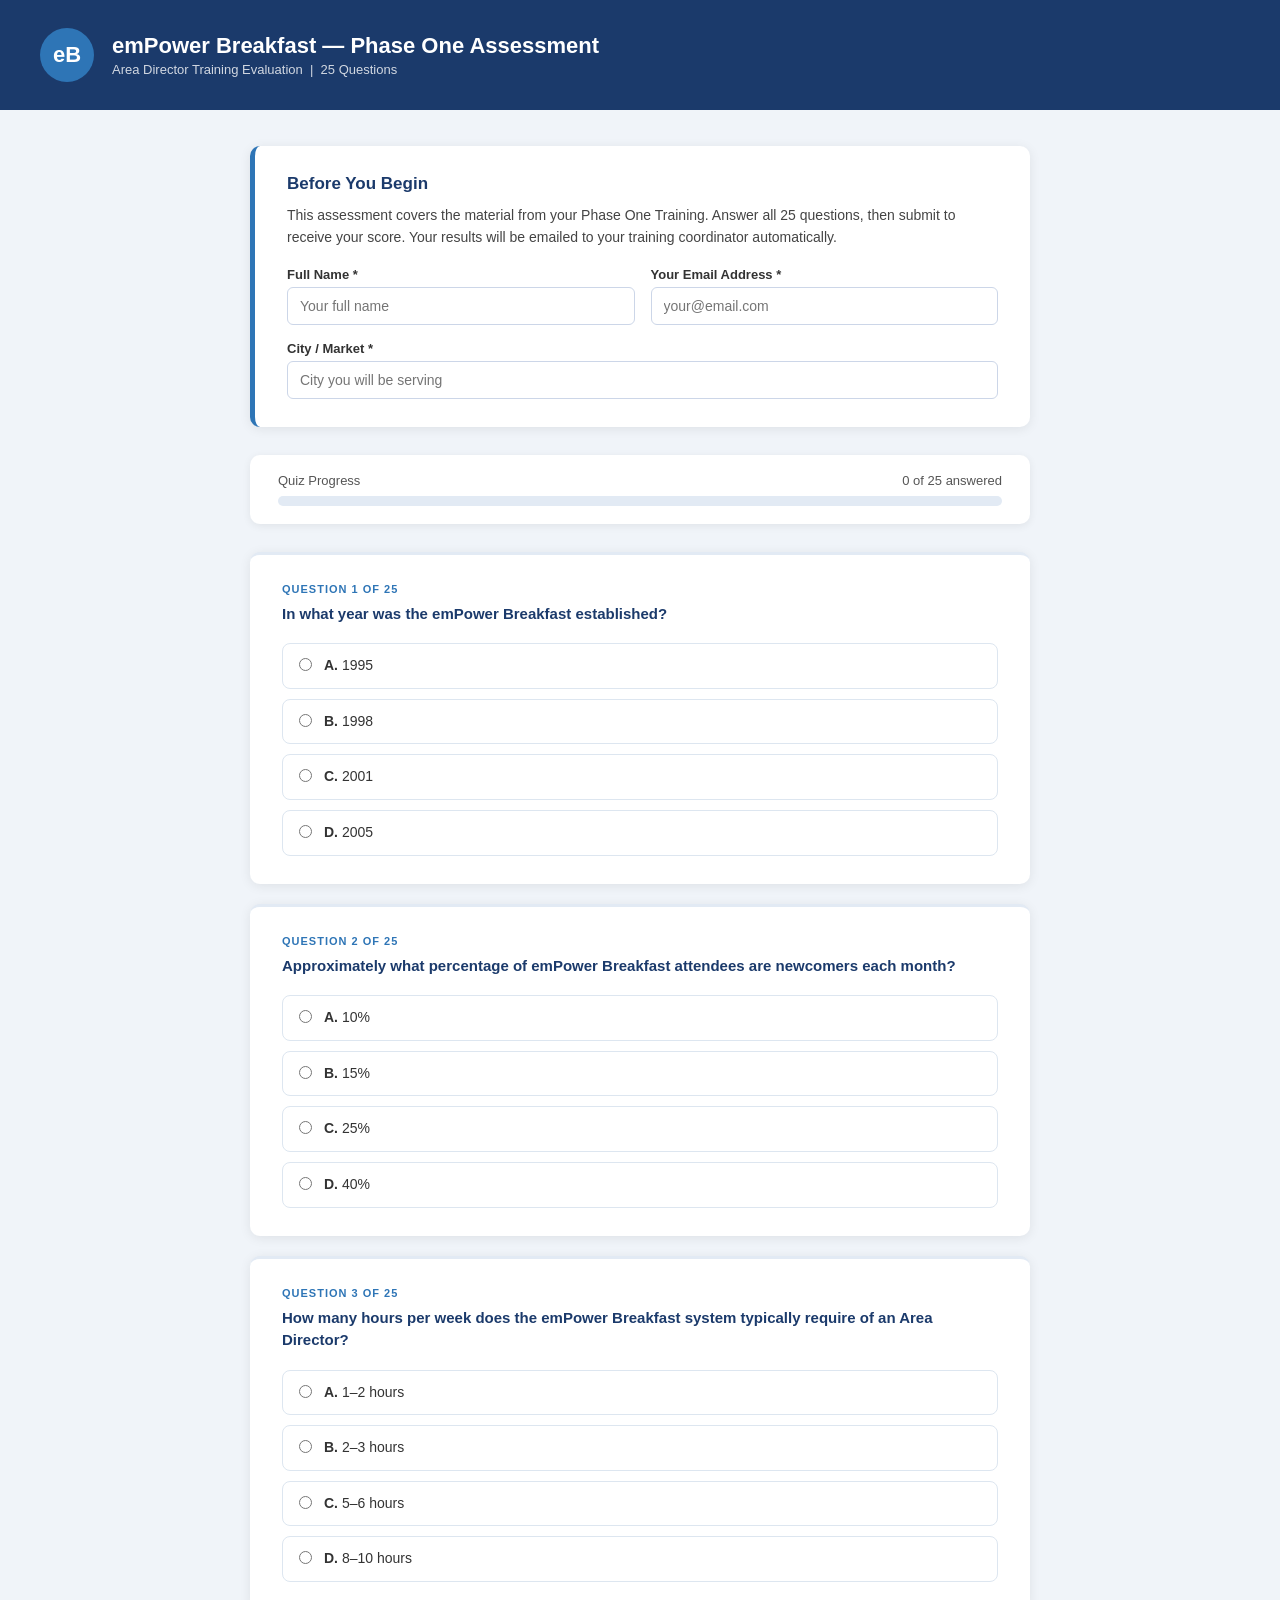
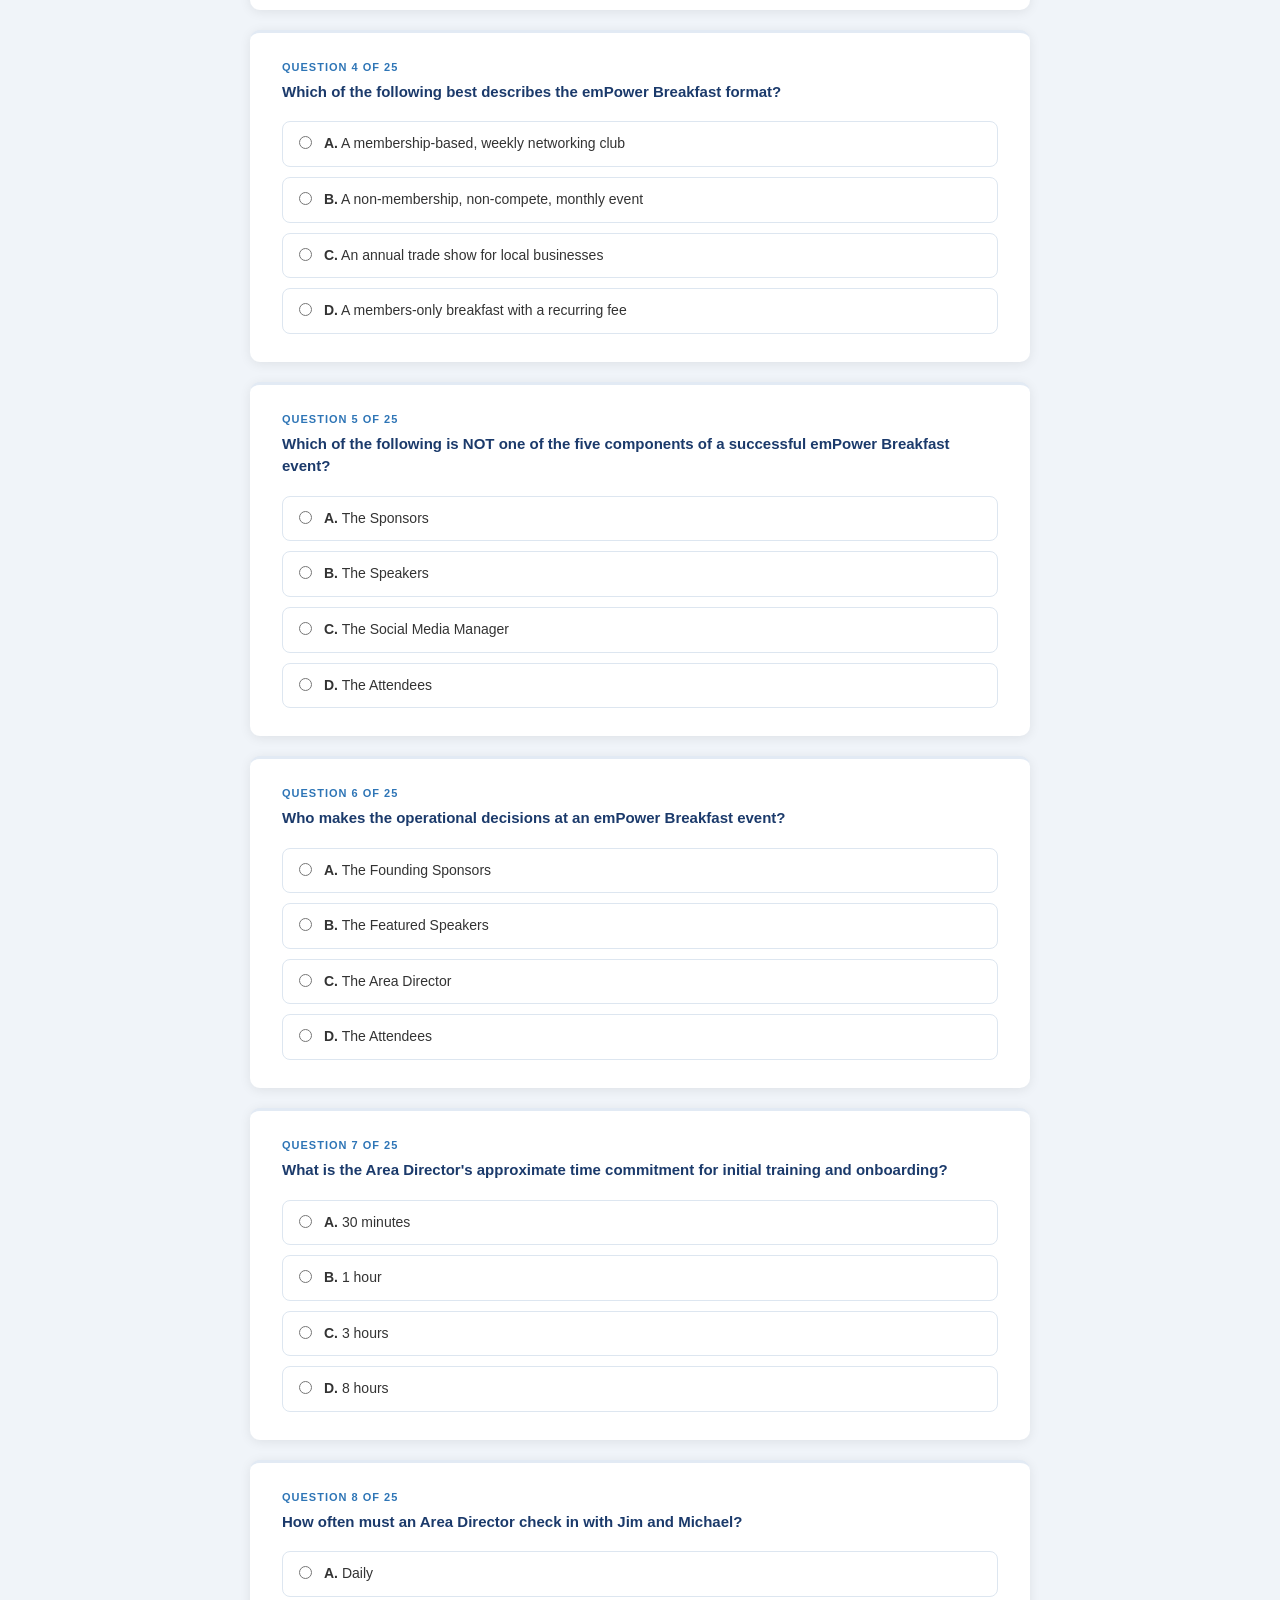
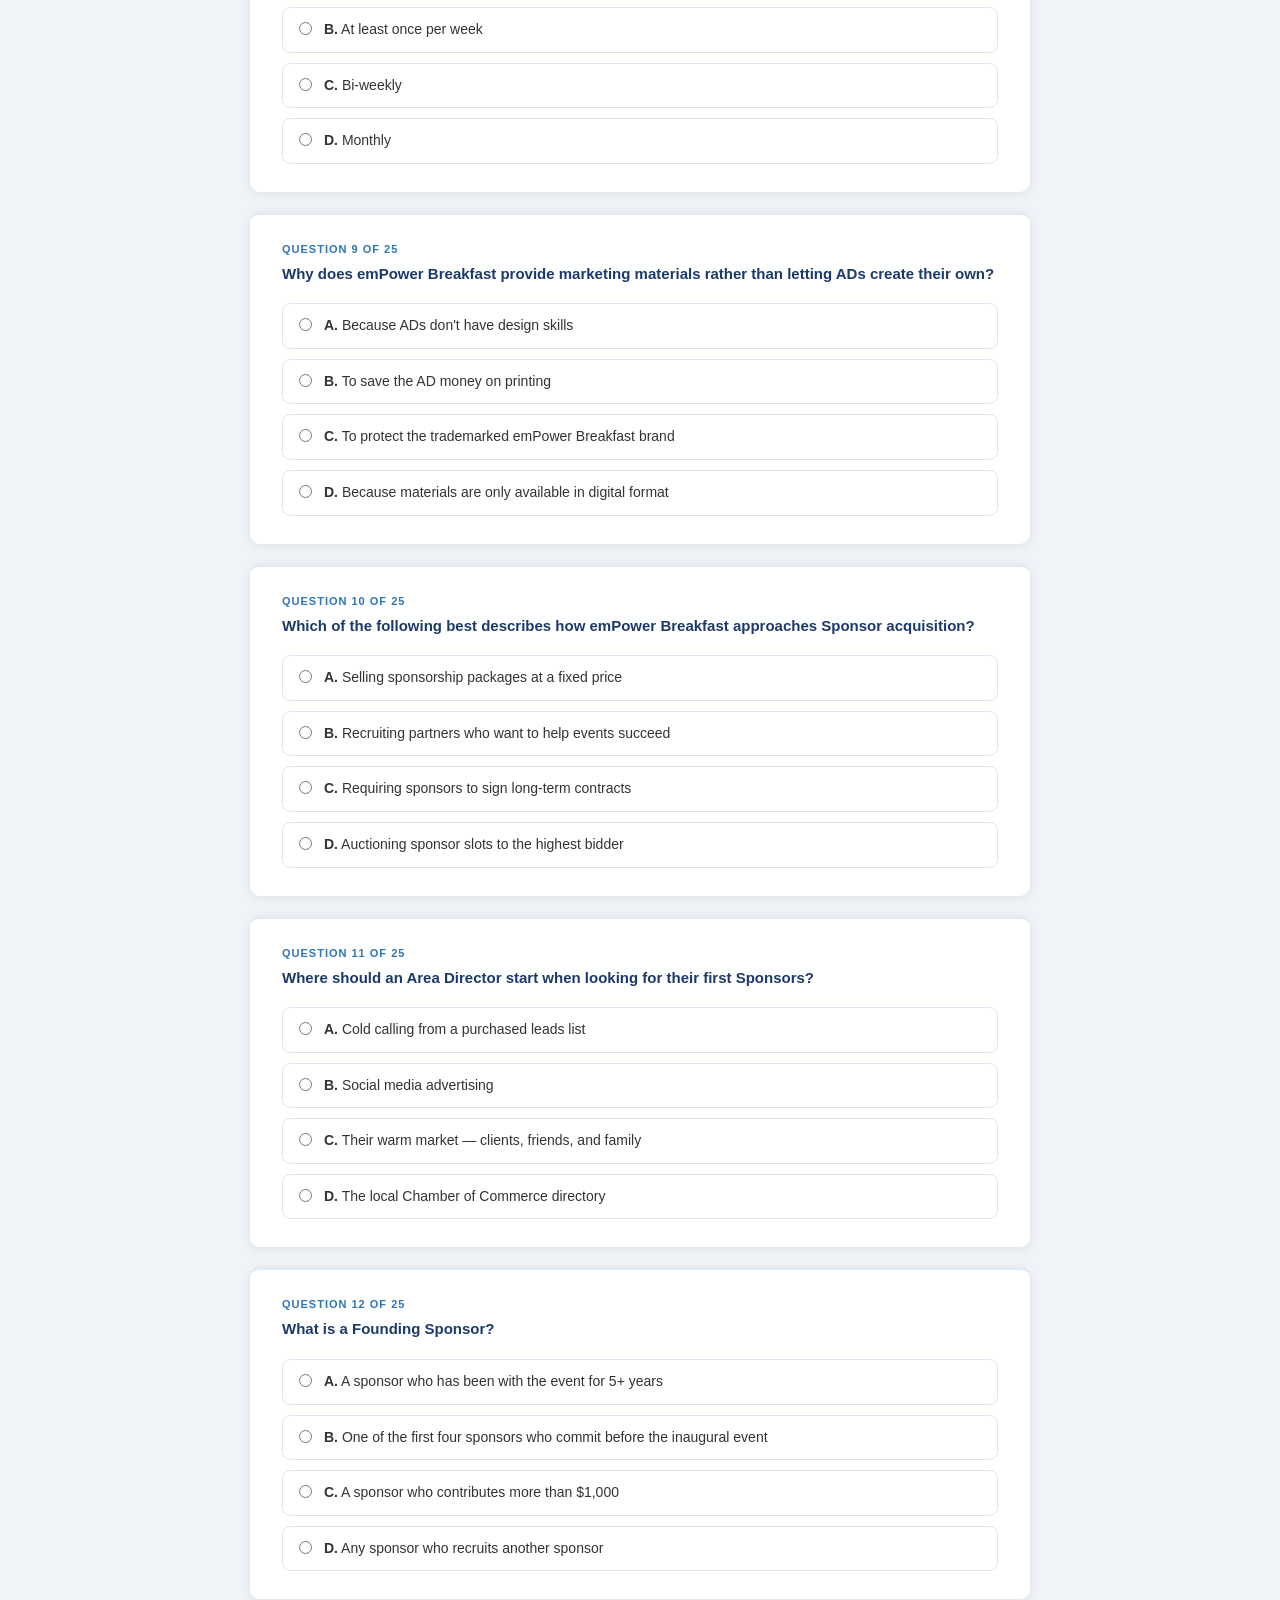
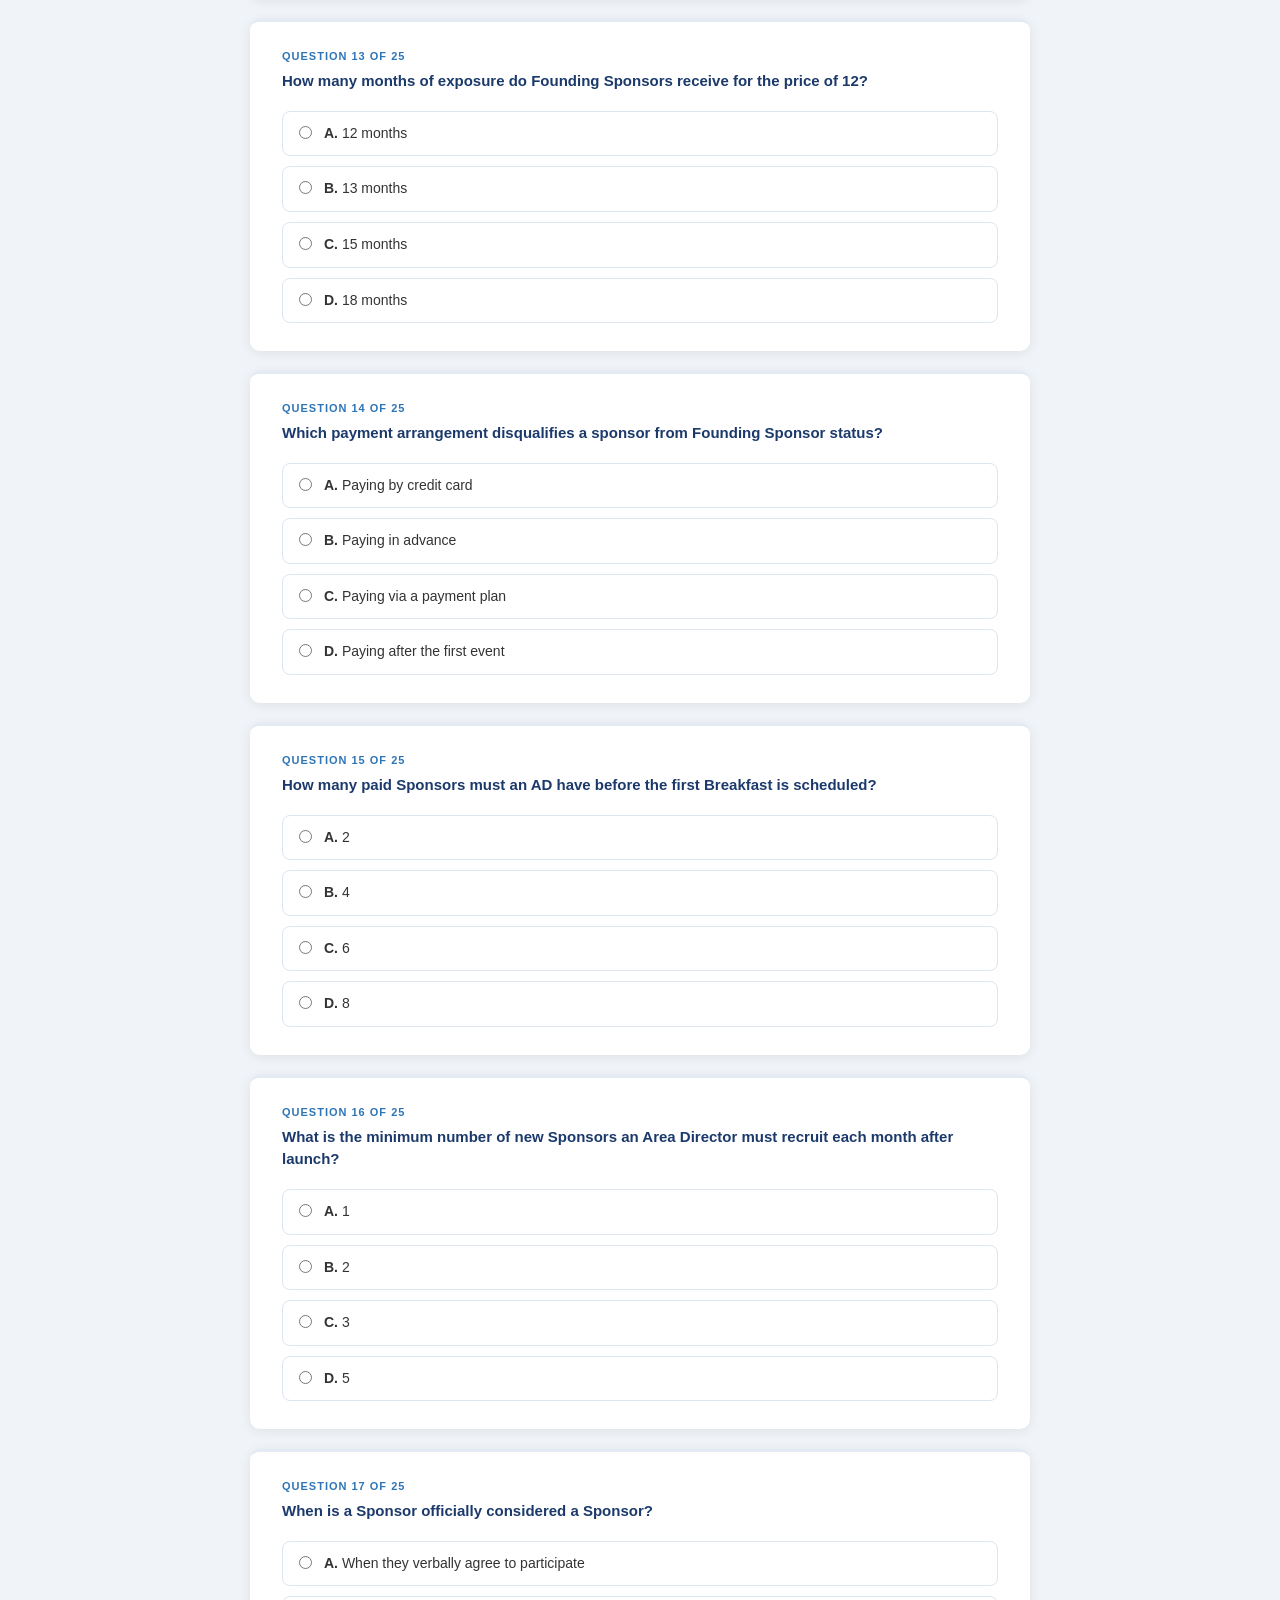
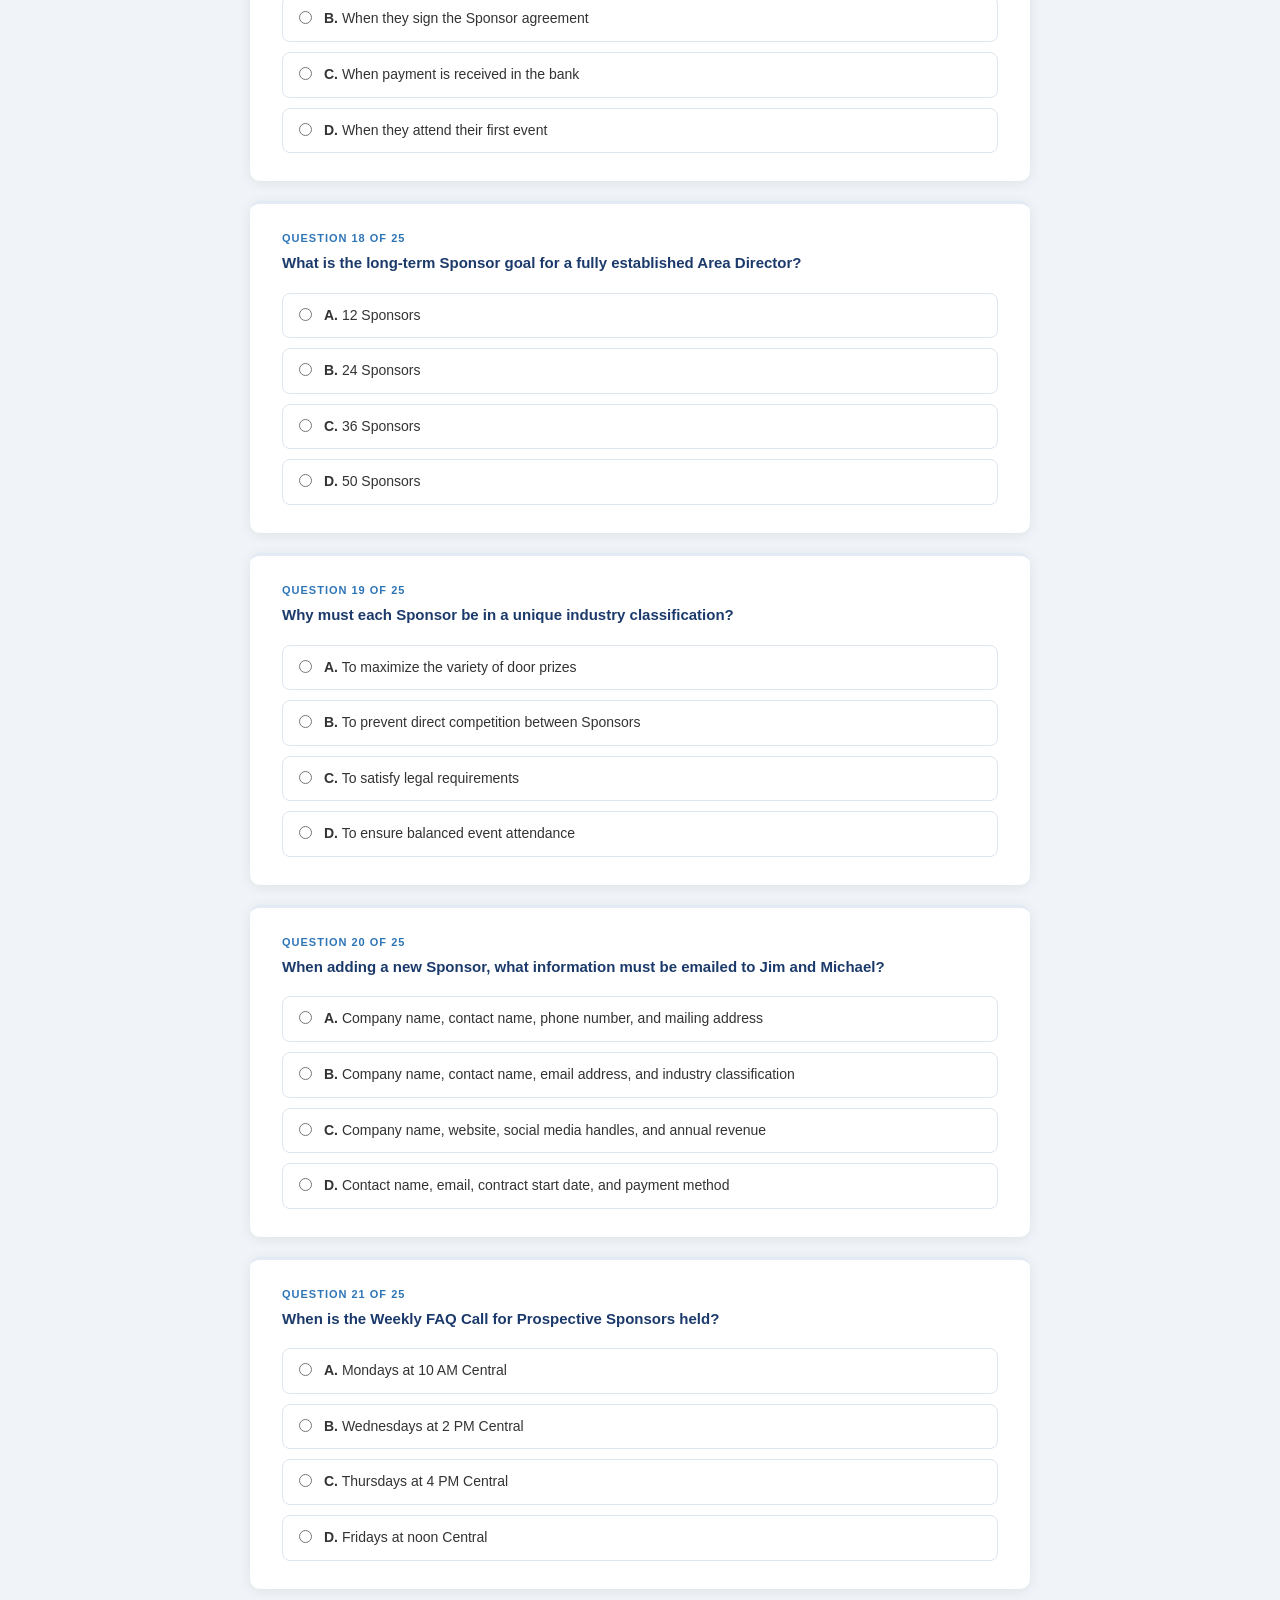
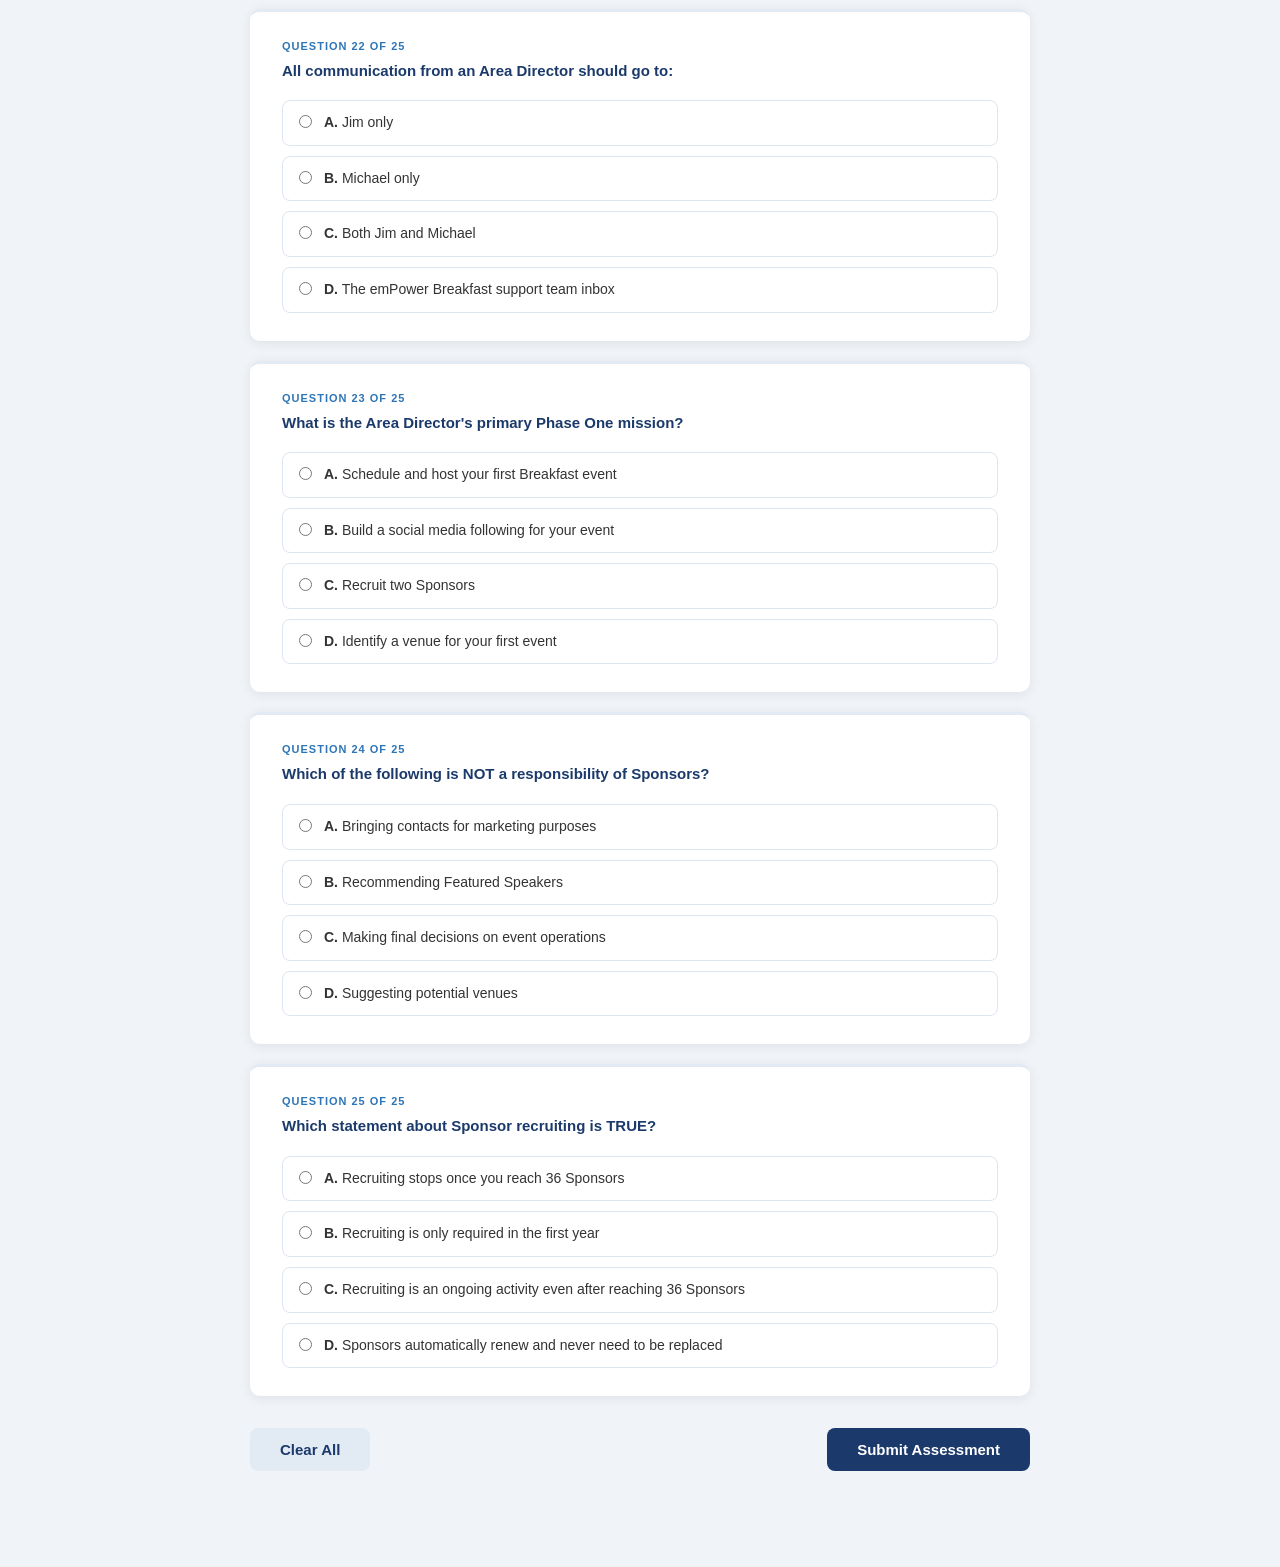
==== assessment.html @ 2655f43c "Add files via upload" ====
<!DOCTYPE html>
<html lang="en">
<head>
<meta charset="UTF-8">
<meta name="viewport" content="width=device-width, initial-scale=1.0">
<title>emPower Breakfast – Phase One Assessment</title>
<style>
  * { box-sizing: border-box; margin: 0; padding: 0; }
  body { font-family: Arial, sans-serif; background: #f0f4f9; color: #222; min-height: 100vh; }

  header {
    background: #1B3A6B;
    color: white;
    padding: 28px 40px;
    display: flex;
    align-items: center;
    gap: 18px;
  }
  .logo-circle {
    width: 54px; height: 54px; border-radius: 50%;
    background: #2E75B6;
    display: flex; align-items: center; justify-content: center;
    font-size: 22px; font-weight: 900; color: white; flex-shrink: 0;
  }
  header h1 { font-size: 22px; font-weight: 700; }
  header p { font-size: 13px; opacity: 0.8; margin-top: 3px; }

  .container { max-width: 820px; margin: 36px auto; padding: 0 20px 60px; }

  .info-card {
    background: white; border-radius: 10px; padding: 28px 32px;
    box-shadow: 0 2px 12px rgba(0,0,0,0.08); margin-bottom: 28px;
    border-left: 5px solid #2E75B6;
  }
  .info-card h2 { font-size: 17px; color: #1B3A6B; margin-bottom: 10px; }
  .info-card p { font-size: 14px; color: #444; line-height: 1.6; }

  .trainee-form { display: grid; grid-template-columns: 1fr 1fr; gap: 16px; margin-top: 18px; }
  .trainee-form label { font-size: 13px; font-weight: 600; color: #333; display: block; margin-bottom: 5px; }
  .trainee-form input {
    width: 100%; padding: 10px 12px; border: 1.5px solid #ccd6e8;
    border-radius: 6px; font-size: 14px; font-family: Arial, sans-serif;
    transition: border-color 0.2s;
  }
  .trainee-form input:focus { outline: none; border-color: #2E75B6; }
  .trainee-form .full-width { grid-column: 1 / -1; }

  .progress-bar-wrap {
    background: white; border-radius: 10px; padding: 18px 28px;
    box-shadow: 0 2px 8px rgba(0,0,0,0.07); margin-bottom: 28px;
    display: none;
  }
  .progress-label { font-size: 13px; color: #555; margin-bottom: 8px; display: flex; justify-content: space-between; }
  .progress-track { background: #e2eaf4; border-radius: 50px; height: 10px; }
  .progress-fill { background: linear-gradient(90deg, #2E75B6, #1B3A6B); border-radius: 50px; height: 10px; transition: width 0.4s ease; width: 0%; }

  .question-card {
    background: white; border-radius: 10px; padding: 28px 32px;
    box-shadow: 0 2px 12px rgba(0,0,0,0.08); margin-bottom: 20px;
    border-top: 3px solid #e2eaf4; transition: border-color 0.2s;
  }
  .question-card.answered { border-top-color: #2E75B6; }
  .question-card.correct { border-top-color: #27ae60; }
  .question-card.incorrect { border-top-color: #e74c3c; }

  .q-number { font-size: 11px; font-weight: 700; color: #2E75B6; text-transform: uppercase; letter-spacing: 1px; margin-bottom: 8px; }
  .q-text { font-size: 15px; font-weight: 600; color: #1B3A6B; line-height: 1.5; margin-bottom: 18px; }

  .options { display: flex; flex-direction: column; gap: 10px; }
  .option {
    display: flex; align-items: flex-start; gap: 12px;
    padding: 12px 16px; border: 1.5px solid #dde6f0;
    border-radius: 8px; cursor: pointer; transition: all 0.15s;
  }
  .option:hover { background: #f0f6ff; border-color: #2E75B6; }
  .option input[type="radio"] { margin-top: 2px; accent-color: #2E75B6; flex-shrink: 0; }
  .option label { font-size: 14px; color: #333; cursor: pointer; line-height: 1.4; }
  .option.selected { background: #eaf1fb; border-color: #2E75B6; }
  .option.correct-ans { background: #eafaf1; border-color: #27ae60; }
  .option.wrong-ans { background: #fdf0ef; border-color: #e74c3c; }

  .feedback { font-size: 13px; margin-top: 12px; padding: 8px 12px; border-radius: 6px; display: none; }
  .feedback.correct { background: #eafaf1; color: #1e8449; }
  .feedback.incorrect { background: #fdf0ef; color: #c0392b; }

  .actions { display: flex; justify-content: space-between; align-items: center; margin-top: 32px; flex-wrap: wrap; gap: 12px; }

  .btn {
    padding: 13px 30px; border: none; border-radius: 8px;
    font-size: 15px; font-weight: 700; cursor: pointer;
    font-family: Arial, sans-serif; transition: all 0.2s;
  }
  .btn-primary { background: #1B3A6B; color: white; }
  .btn-primary:hover { background: #2E75B6; }
  .btn-primary:disabled { background: #aab8cc; cursor: not-allowed; }
  .btn-secondary { background: #e2eaf4; color: #1B3A6B; }
  .btn-secondary:hover { background: #ccd6e8; }

  .results-card {
    background: white; border-radius: 12px; padding: 40px;
    box-shadow: 0 4px 20px rgba(0,0,0,0.12); display: none;
    text-align: center; border-top: 6px solid #1B3A6B;
  }
  .score-circle {
    width: 120px; height: 120px; border-radius: 50%;
    margin: 0 auto 20px; display: flex; flex-direction: column;
    align-items: center; justify-content: center;
    font-size: 36px; font-weight: 900; color: white;
  }
  .score-circle span { font-size: 13px; font-weight: 400; }
  .pass { background: linear-gradient(135deg, #27ae60, #1e8449); }
  .fail { background: linear-gradient(135deg, #e74c3c, #c0392b); }

  .results-card h2 { font-size: 24px; color: #1B3A6B; margin-bottom: 10px; }
  .results-card p { font-size: 15px; color: #555; margin-bottom: 24px; }

  .result-breakdown { display: flex; justify-content: center; gap: 40px; margin: 20px 0 30px; flex-wrap: wrap; }
  .stat { text-align: center; }
  .stat .num { font-size: 28px; font-weight: 900; color: #1B3A6B; }
  .stat .lbl { font-size: 12px; color: #888; text-transform: uppercase; letter-spacing: 1px; }

  .email-note {
    background: #f0f4f9; border-radius: 8px; padding: 16px 20px;
    font-size: 13px; color: #555; margin-top: 16px; text-align: left;
  }
  .email-note strong { color: #1B3A6B; }

  @media (max-width: 600px) {
    header { padding: 20px; flex-direction: column; text-align: center; }
    .trainee-form { grid-template-columns: 1fr; }
    .trainee-form .full-width { grid-column: 1; }
    .container { padding: 0 12px 40px; }
    .question-card, .info-card { padding: 20px; }
  }
</style>
</head>
<body>

<header>
  <div class="logo-circle">eB</div>
  <div>
    <h1>emPower Breakfast — Phase One Assessment</h1>
    <p>Area Director Training Evaluation &nbsp;|&nbsp; 25 Questions</p>
  </div>
</header>

<div class="container">

  <div class="info-card" id="intro-card">
    <h2>Before You Begin</h2>
    <p>This assessment covers the material from your Phase One Training. Answer all 25 questions, then submit to receive your score. Your results will be emailed to your training coordinator automatically.</p>
    <div class="trainee-form">
      <div>
        <label for="t-name">Full Name *</label>
        <input type="text" id="t-name" placeholder="Your full name" required>
      </div>
      <div>
        <label for="t-email">Your Email Address *</label>
        <input type="email" id="t-email" placeholder="your@email.com" required>
      </div>
      <div class="full-width">
        <label for="t-city">City / Market *</label>
        <input type="text" id="t-city" placeholder="City you will be serving">
      </div>
    </div>
  </div>

  <div class="progress-bar-wrap" id="progress-wrap">
    <div class="progress-label">
      <span>Quiz Progress</span>
      <span id="progress-text">0 of 25 answered</span>
    </div>
    <div class="progress-track"><div class="progress-fill" id="progress-fill"></div></div>
  </div>

  <div id="quiz-container"></div>

  <div class="actions" id="action-bar">
    <button class="btn btn-secondary" onclick="clearAnswers()" id="clear-btn">Clear All</button>
    <button class="btn btn-primary" onclick="submitQuiz()" id="submit-btn">Submit Assessment</button>
  </div>

  <div class="results-card" id="results-card">
    <div class="score-circle" id="score-circle">
      <span id="score-pct">—</span>
      <span>Score</span>
    </div>
    <h2 id="result-heading">—</h2>
    <p id="result-msg">—</p>
    <div class="result-breakdown">
      <div class="stat"><div class="num" id="r-correct">—</div><div class="lbl">Correct</div></div>
      <div class="stat"><div class="num" id="r-wrong">—</div><div class="lbl">Incorrect</div></div>
      <div class="stat"><div class="num">25</div><div class="lbl">Total</div></div>
    </div>
    <div class="email-note" id="email-note"></div>
  </div>

</div>

<script>
const questions = [
  { q: "In what year was the emPower Breakfast established?", opts: ["1995","1998","2001","2005"], ans: 2 },
  { q: "Approximately what percentage of emPower Breakfast attendees are newcomers each month?", opts: ["10%","15%","25%","40%"], ans: 2 },
  { q: "How many hours per week does the emPower Breakfast system typically require of an Area Director?", opts: ["1–2 hours","2–3 hours","5–6 hours","8–10 hours"], ans: 1 },
  { q: "Which of the following best describes the emPower Breakfast format?", opts: ["A membership-based, weekly networking club","A non-membership, non-compete, monthly event","An annual trade show for local businesses","A members-only breakfast with a recurring fee"], ans: 1 },
  { q: "Which of the following is NOT one of the five components of a successful emPower Breakfast event?", opts: ["The Sponsors","The Speakers","The Social Media Manager","The Attendees"], ans: 2 },
  { q: "Who makes the operational decisions at an emPower Breakfast event?", opts: ["The Founding Sponsors","The Featured Speakers","The Area Director","The Attendees"], ans: 2 },
  { q: "What is the Area Director's approximate time commitment for initial training and onboarding?", opts: ["30 minutes","1 hour","3 hours","8 hours"], ans: 1 },
  { q: "How often must an Area Director check in with Jim and Michael?", opts: ["Daily","At least once per week","Bi-weekly","Monthly"], ans: 1 },
  { q: "Why does emPower Breakfast provide marketing materials rather than letting ADs create their own?", opts: ["Because ADs don't have design skills","To save the AD money on printing","To protect the trademarked emPower Breakfast brand","Because materials are only available in digital format"], ans: 2 },
  { q: "Which of the following best describes how emPower Breakfast approaches Sponsor acquisition?", opts: ["Selling sponsorship packages at a fixed price","Recruiting partners who want to help events succeed","Requiring sponsors to sign long-term contracts","Auctioning sponsor slots to the highest bidder"], ans: 1 },
  { q: "Where should an Area Director start when looking for their first Sponsors?", opts: ["Cold calling from a purchased leads list","Social media advertising","Their warm market — clients, friends, and family","The local Chamber of Commerce directory"], ans: 2 },
  { q: "What is a Founding Sponsor?", opts: ["A sponsor who has been with the event for 5+ years","One of the first four sponsors who commit before the inaugural event","A sponsor who contributes more than $1,000","Any sponsor who recruits another sponsor"], ans: 1 },
  { q: "How many months of exposure do Founding Sponsors receive for the price of 12?", opts: ["12 months","13 months","15 months","18 months"], ans: 2 },
  { q: "Which payment arrangement disqualifies a sponsor from Founding Sponsor status?", opts: ["Paying by credit card","Paying in advance","Paying via a payment plan","Paying after the first event"], ans: 2 },
  { q: "How many paid Sponsors must an AD have before the first Breakfast is scheduled?", opts: ["2","4","6","8"], ans: 2 },
  { q: "What is the minimum number of new Sponsors an Area Director must recruit each month after launch?", opts: ["1","2","3","5"], ans: 1 },
  { q: "When is a Sponsor officially considered a Sponsor?", opts: ["When they verbally agree to participate","When they sign the Sponsor agreement","When payment is received in the bank","When they attend their first event"], ans: 2 },
  { q: "What is the long-term Sponsor goal for a fully established Area Director?", opts: ["12 Sponsors","24 Sponsors","36 Sponsors","50 Sponsors"], ans: 2 },
  { q: "Why must each Sponsor be in a unique industry classification?", opts: ["To maximize the variety of door prizes","To prevent direct competition between Sponsors","To satisfy legal requirements","To ensure balanced event attendance"], ans: 1 },
  { q: "When adding a new Sponsor, what information must be emailed to Jim and Michael?", opts: ["Company name, contact name, phone number, and mailing address","Company name, contact name, email address, and industry classification","Company name, website, social media handles, and annual revenue","Contact name, email, contract start date, and payment method"], ans: 1 },
  { q: "When is the Weekly FAQ Call for Prospective Sponsors held?", opts: ["Mondays at 10 AM Central","Wednesdays at 2 PM Central","Thursdays at 4 PM Central","Fridays at noon Central"], ans: 2 },
  { q: "All communication from an Area Director should go to:", opts: ["Jim only","Michael only","Both Jim and Michael","The emPower Breakfast support team inbox"], ans: 2 },
  { q: "What is the Area Director's primary Phase One mission?", opts: ["Schedule and host your first Breakfast event","Build a social media following for your event","Recruit two Sponsors","Identify a venue for your first event"], ans: 2 },
  { q: "Which of the following is NOT a responsibility of Sponsors?", opts: ["Bringing contacts for marketing purposes","Recommending Featured Speakers","Making final decisions on event operations","Suggesting potential venues"], ans: 2 },
  { q: "Which statement about Sponsor recruiting is TRUE?", opts: ["Recruiting stops once you reach 36 Sponsors","Recruiting is only required in the first year","Recruiting is an ongoing activity even after reaching 36 Sponsors","Sponsors automatically renew and never need to be replaced"], ans: 2 },
];

const letters = ['A','B','C','D'];
let userAnswers = new Array(questions.length).fill(null);
let submitted = false;

function buildQuiz() {
  const container = document.getElementById('quiz-container');
  document.getElementById('progress-wrap').style.display = 'block';
  questions.forEach((q, i) => {
    const card = document.createElement('div');
    card.className = 'question-card';
    card.id = `card-${i}`;
    card.innerHTML = `
      <div class="q-number">Question ${i+1} of ${questions.length}</div>
      <div class="q-text">${q.q}</div>
      <div class="options" id="opts-${i}">
        ${q.opts.map((opt, j) => `
          <div class="option" id="opt-${i}-${j}" onclick="selectAnswer(${i},${j})">
            <input type="radio" name="q${i}" id="r-${i}-${j}" value="${j}">
            <label for="r-${i}-${j}"><strong>${letters[j]}.</strong> ${opt}</label>
          </div>
        `).join('')}
      </div>
      <div class="feedback" id="fb-${i}"></div>
    `;
    container.appendChild(card);
  });
}

function selectAnswer(qIdx, optIdx) {
  if (submitted) return;
  userAnswers[qIdx] = optIdx;
  document.querySelectorAll(`#opts-${qIdx} .option`).forEach((el, j) => {
    el.classList.toggle('selected', j === optIdx);
    el.querySelector('input').checked = (j === optIdx);
  });
  document.getElementById(`card-${qIdx}`).classList.add('answered');
  updateProgress();
}

function updateProgress() {
  const answered = userAnswers.filter(a => a !== null).length;
  const pct = Math.round((answered / questions.length) * 100);
  document.getElementById('progress-fill').style.width = pct + '%';
  document.getElementById('progress-text').textContent = `${answered} of ${questions.length} answered`;
}

function clearAnswers() {
  if (submitted) return;
  userAnswers = new Array(questions.length).fill(null);
  questions.forEach((_, i) => {
    document.querySelectorAll(`#opts-${i} .option`).forEach(el => {
      el.classList.remove('selected');
      el.querySelector('input').checked = false;
    });
    document.getElementById(`card-${i}`).className = 'question-card';
  });
  updateProgress();
}

function submitQuiz() {
  const name = document.getElementById('t-name').value.trim();
  const email = document.getElementById('t-email').value.trim();
  const city = document.getElementById('t-city').value.trim();

  if (!name || !email) { alert('Please enter your name and email before submitting.'); return; }
  if (!email.includes('@')) { alert('Please enter a valid email address.'); return; }

  const unanswered = userAnswers.filter(a => a === null).length;
  if (unanswered > 0) {
    if (!confirm(`You have ${unanswered} unanswered question(s). Submit anyway?`)) return;
  }

  submitted = true;
  let correct = 0;
  const wrongList = [];

  questions.forEach((q, i) => {
    const card = document.getElementById(`card-${i}`);
    const userAns = userAnswers[i];
    const isCorrect = userAns === q.ans;
    if (isCorrect) correct++;
    else wrongList.push(i + 1);

    document.querySelectorAll(`#opts-${i} .option`).forEach((el, j) => {
      el.classList.remove('selected');
      if (j === q.ans) el.classList.add('correct-ans');
      else if (j === userAns && !isCorrect) el.classList.add('wrong-ans');
    });

    const fb = document.getElementById(`fb-${i}`);
    if (userAns === null) {
      fb.textContent = `Not answered. Correct answer: ${letters[q.ans]}. ${q.opts[q.ans]}`;
      fb.className = 'feedback incorrect';
    } else if (isCorrect) {
      fb.textContent = `✓ Correct!`;
      fb.className = 'feedback correct';
    } else {
      fb.textContent = `✗ Incorrect. Correct answer: ${letters[q.ans]}. ${q.opts[q.ans]}`;
      fb.className = 'feedback incorrect';
    }
    fb.style.display = 'block';
    card.className = 'question-card ' + (isCorrect ? 'correct' : 'incorrect');
  });

  const pct = Math.round((correct / questions.length) * 100);
  const passed = pct >= 80;

  document.getElementById('score-pct').textContent = pct + '%';
  document.getElementById('score-circle').className = 'score-circle ' + (passed ? 'pass' : 'fail');
  document.getElementById('result-heading').textContent = passed ? '🎉 Congratulations — You Passed!' : 'Assessment Not Passed';
  document.getElementById('result-msg').textContent = passed
    ? `Excellent work, ${name}! You scored ${pct}% and have demonstrated solid understanding of Phase One Training.`
    : `You scored ${pct}%. A score of 80% or higher is required to pass. Please review the study guide and retake the assessment.`;
  document.getElementById('r-correct').textContent = correct;
  document.getElementById('r-wrong').textContent = questions.length - correct;

  // Compose mailto
  const wrongStr = wrongList.length ? `\nIncorrect Questions: ${wrongList.join(', ')}` : '\nAll answered correctly!';
  const body = encodeURIComponent(
    `emPower Breakfast – Phase One Assessment Results\n` +
    `================================================\n` +
    `Name: ${name}\n` +
    `Email: ${email}\n` +
    `City/Market: ${city || 'Not provided'}\n` +
    `Date: ${new Date().toLocaleDateString('en-US', {year:'numeric',month:'long',day:'numeric'})}\n` +
    `\nScore: ${pct}% (${correct} / ${questions.length} correct)\n` +
    `Result: ${passed ? 'PASSED' : 'DID NOT PASS'}\n` +
    wrongStr
  );

  const mailtoLink = `mailto:jimbarger@empowerbreakfast.org,michaelmckee@empowerbreakfast.org?subject=${encodeURIComponent(`NEW AD ONBOARDING — Phase One Assessment – ${name} – ${pct}%`)}&body=${body}`;

  document.getElementById('email-note').innerHTML = `
    <strong>Next Step:</strong> Click the button below to email your results to Jim and Michael. Your email client will open with your results pre-filled.<br><br>
    <a href="${mailtoLink}" style="display:inline-block;background:#1B3A6B;color:white;padding:12px 24px;border-radius:8px;text-decoration:none;font-weight:700;font-size:14px;">📧 Email My Results Now</a>
  `;

  document.getElementById('results-card').style.display = 'block';
  document.getElementById('action-bar').style.display = 'none';
  document.getElementById('results-card').scrollIntoView({ behavior: 'smooth', block: 'start' });
}

buildQuiz();
</script>
</body>
</html>
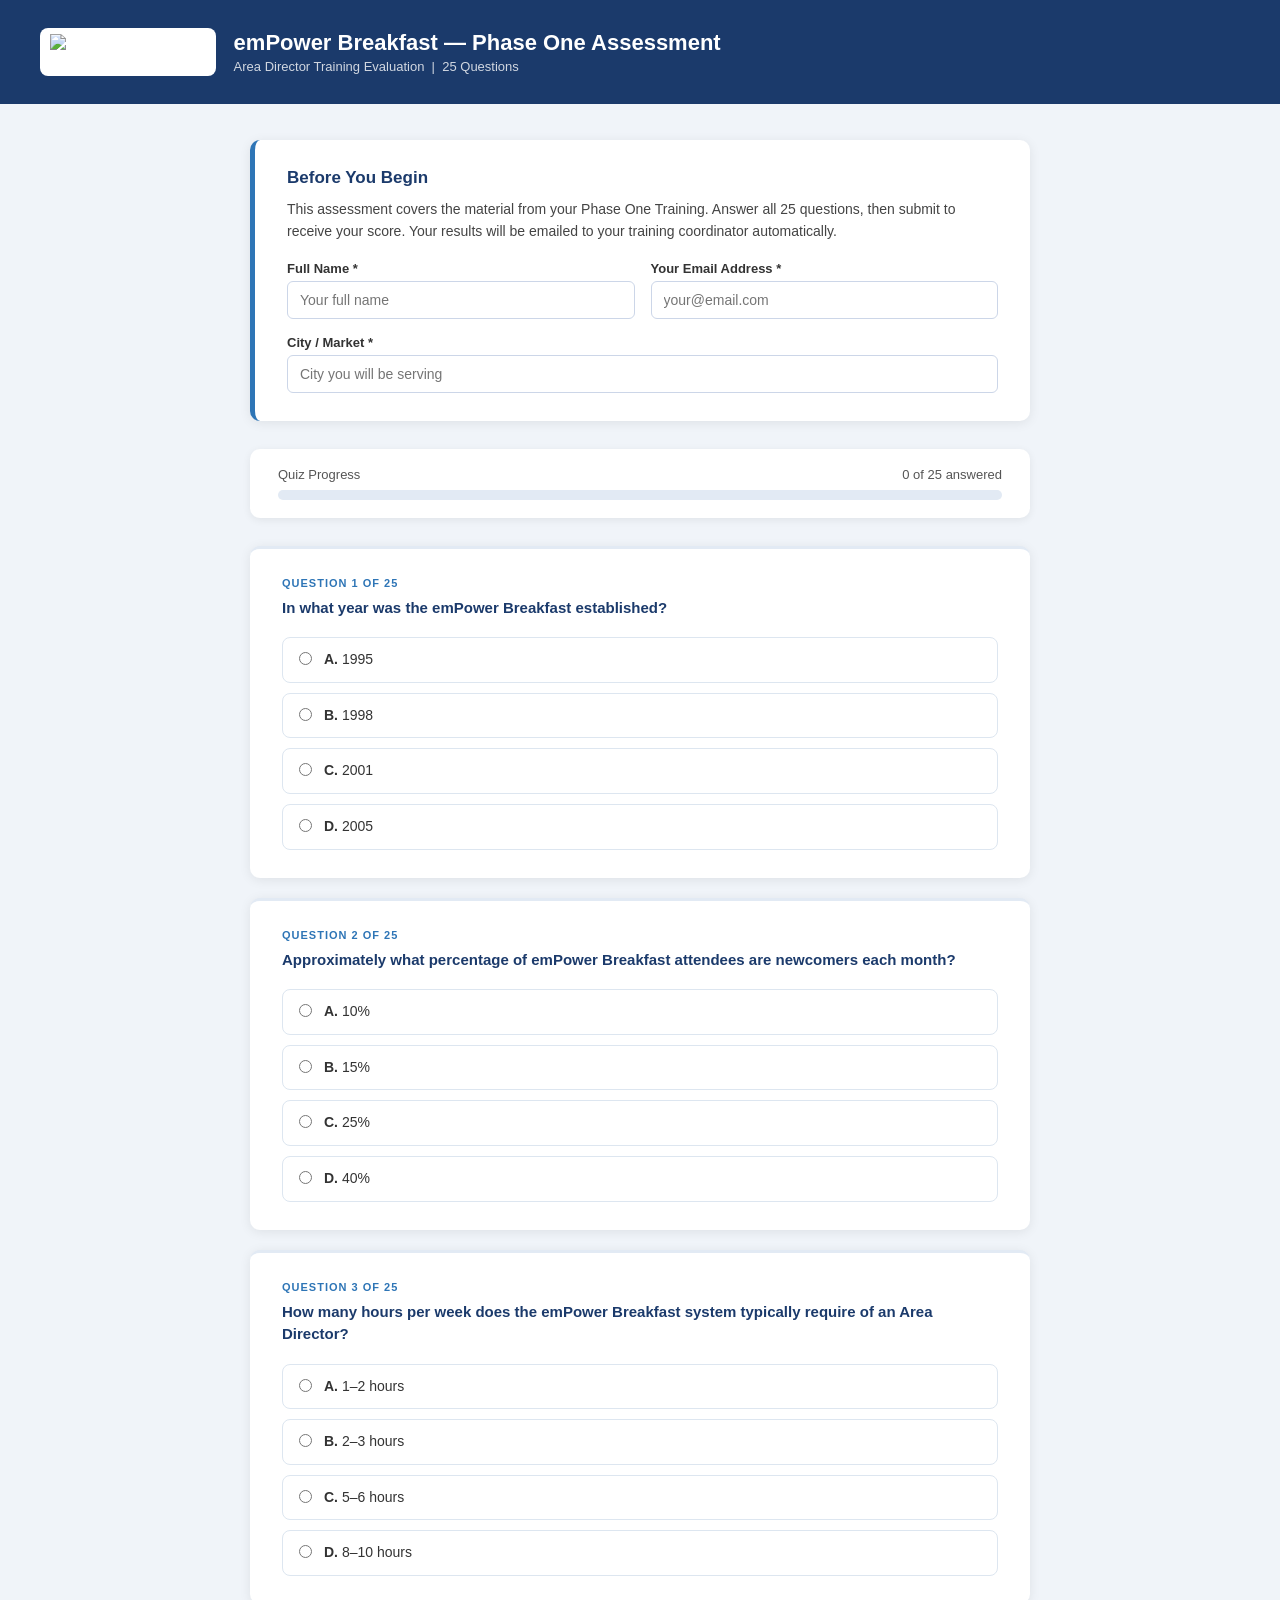
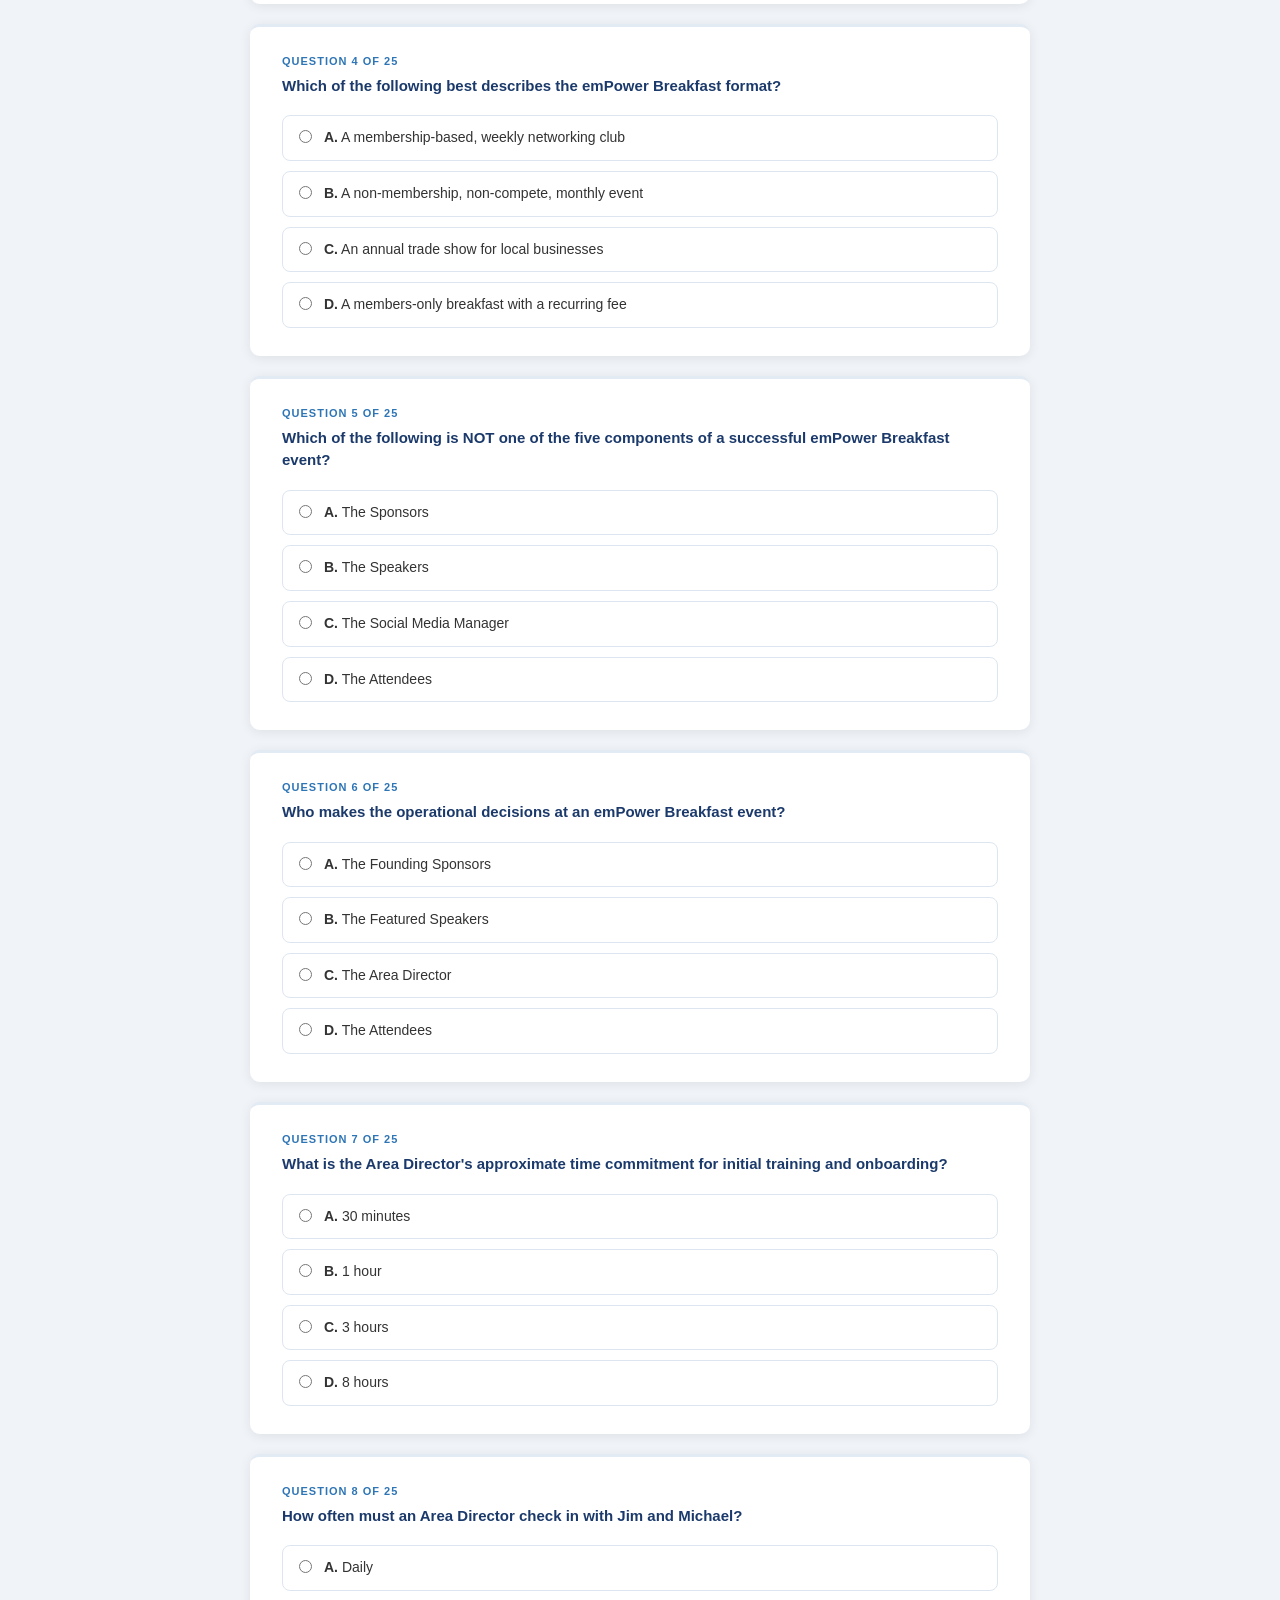
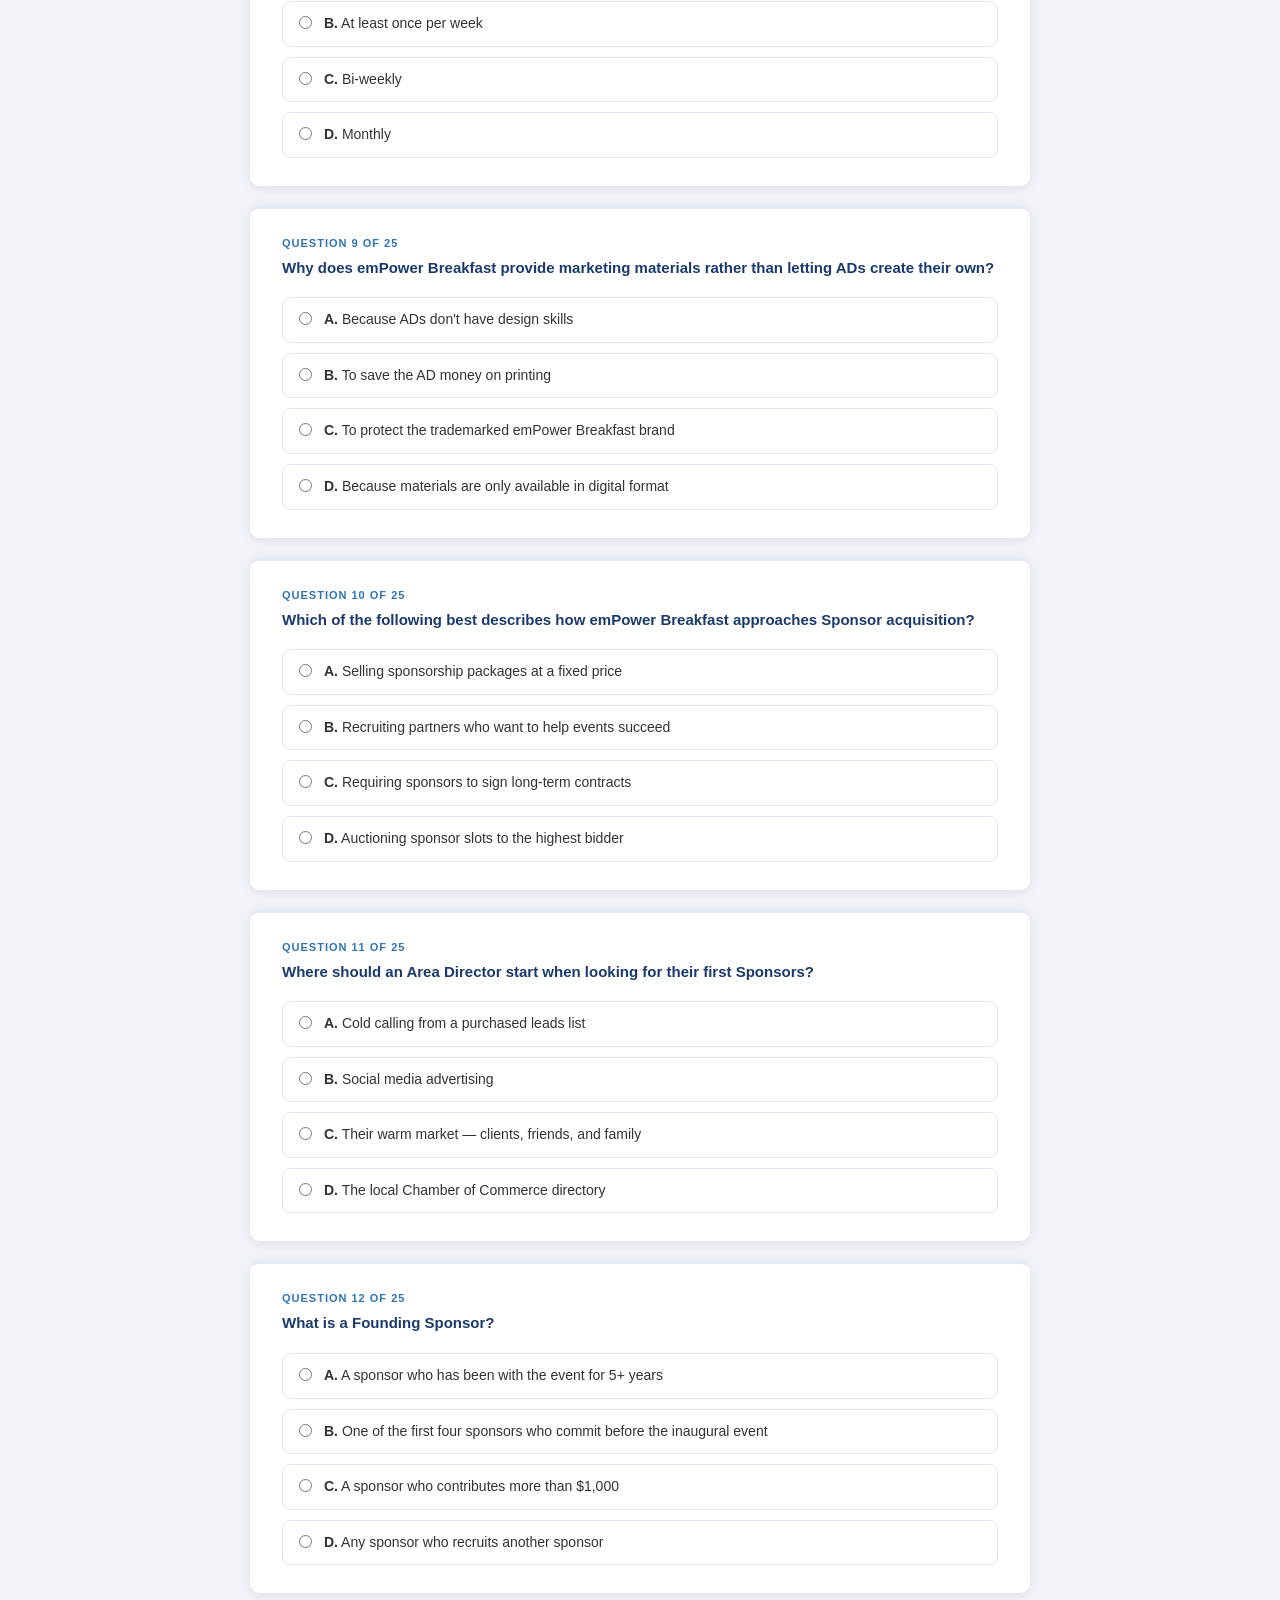
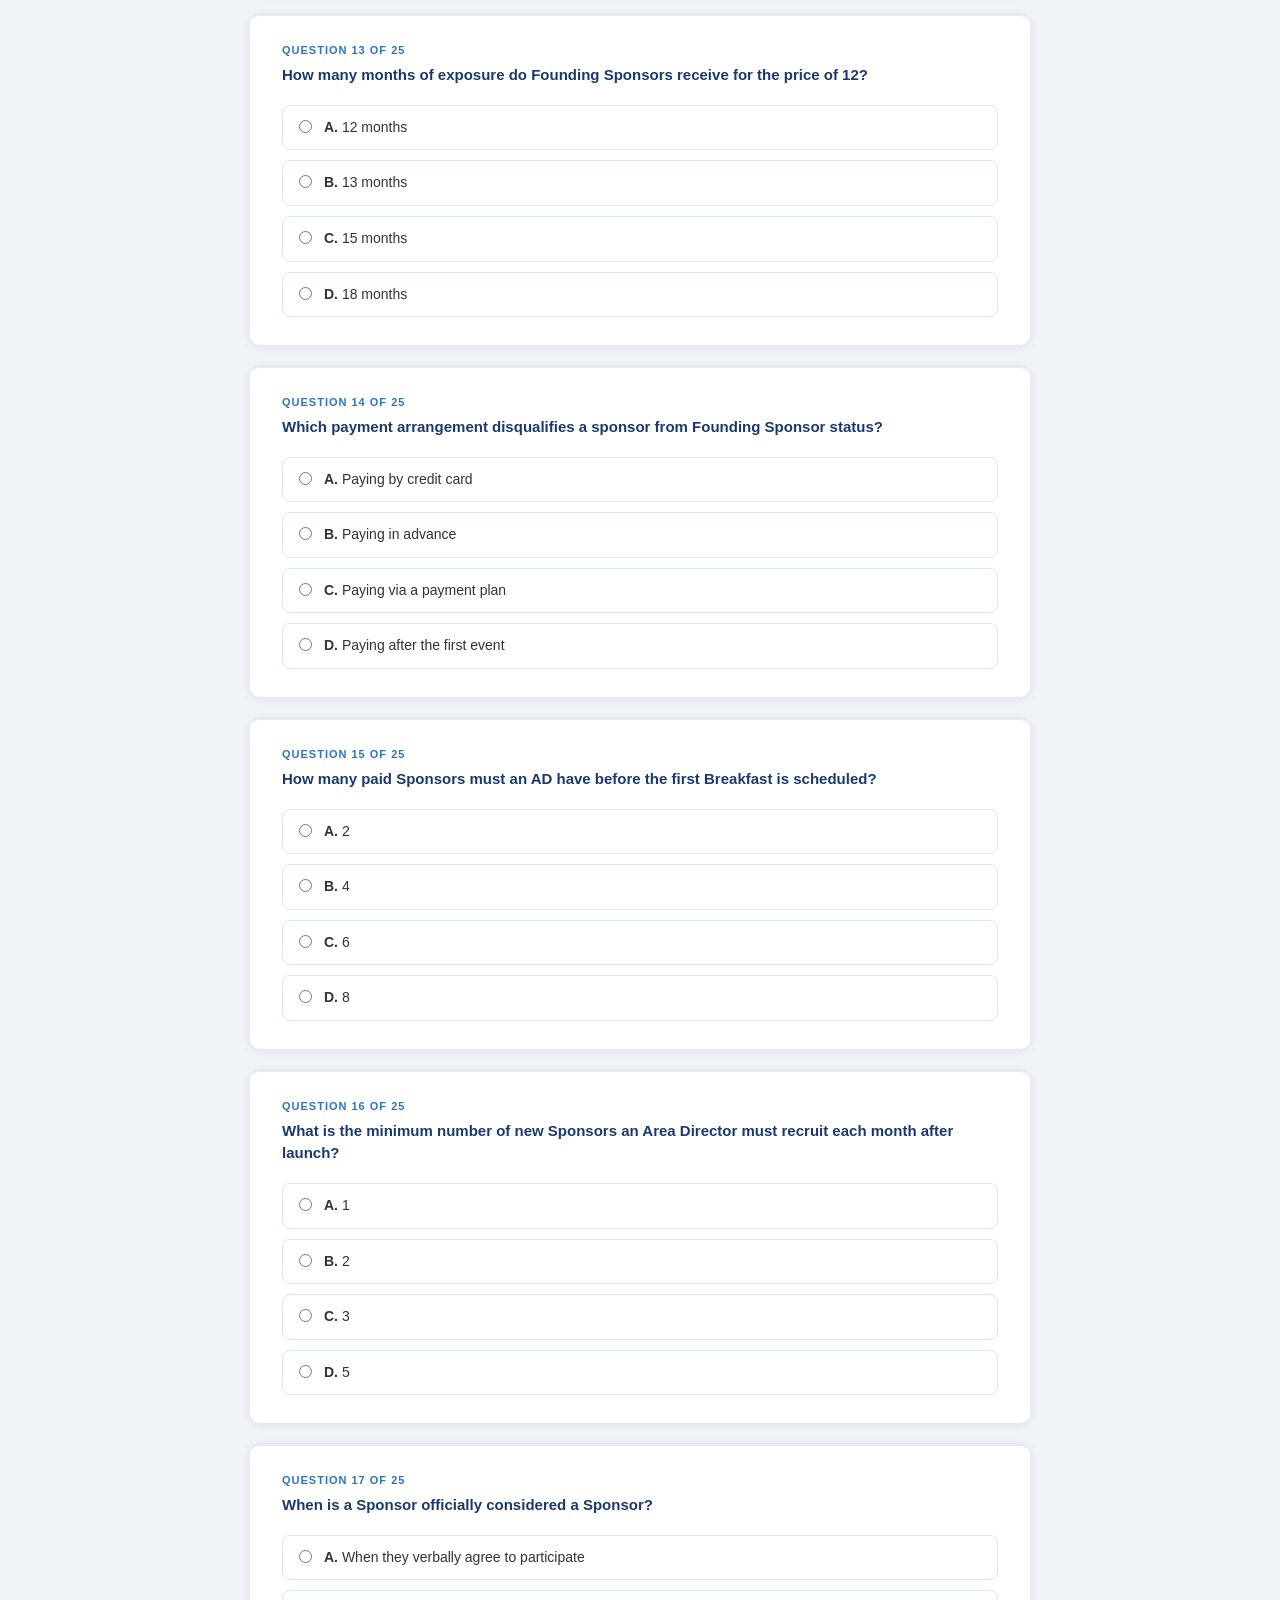
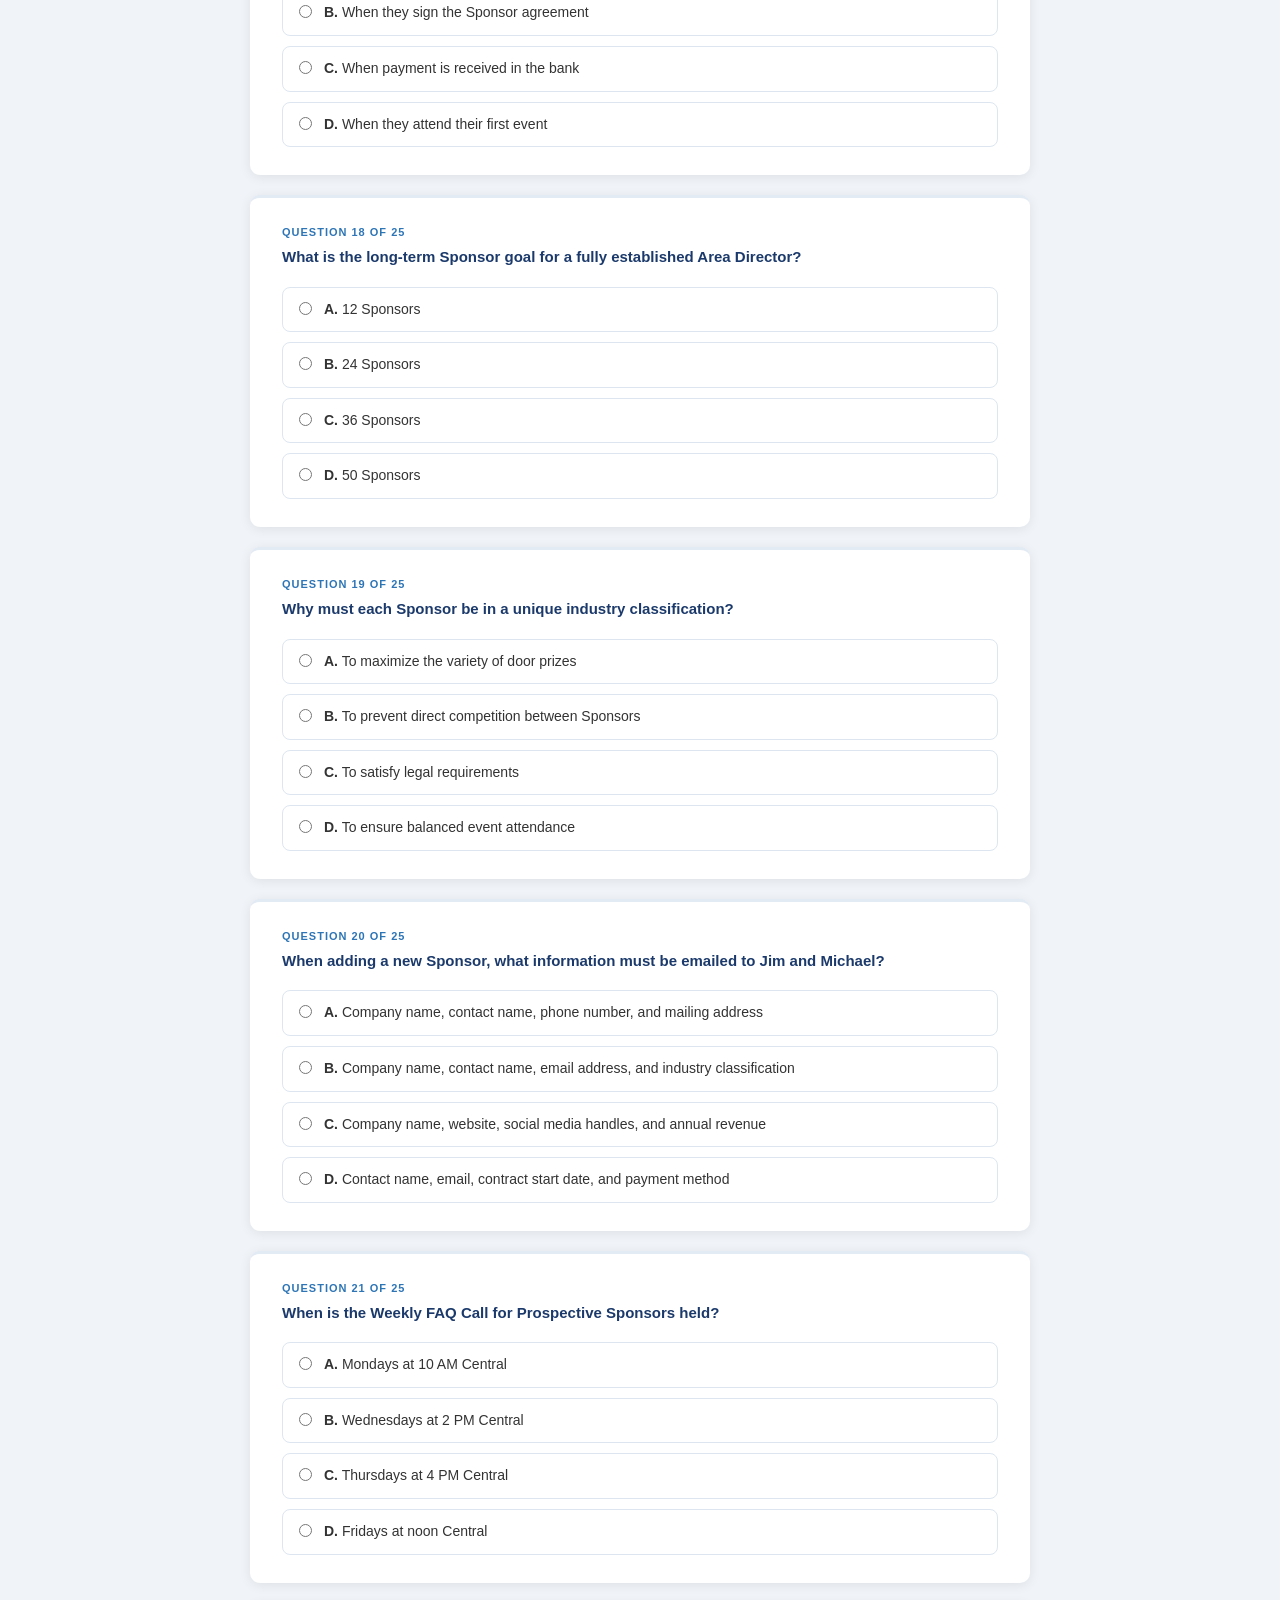
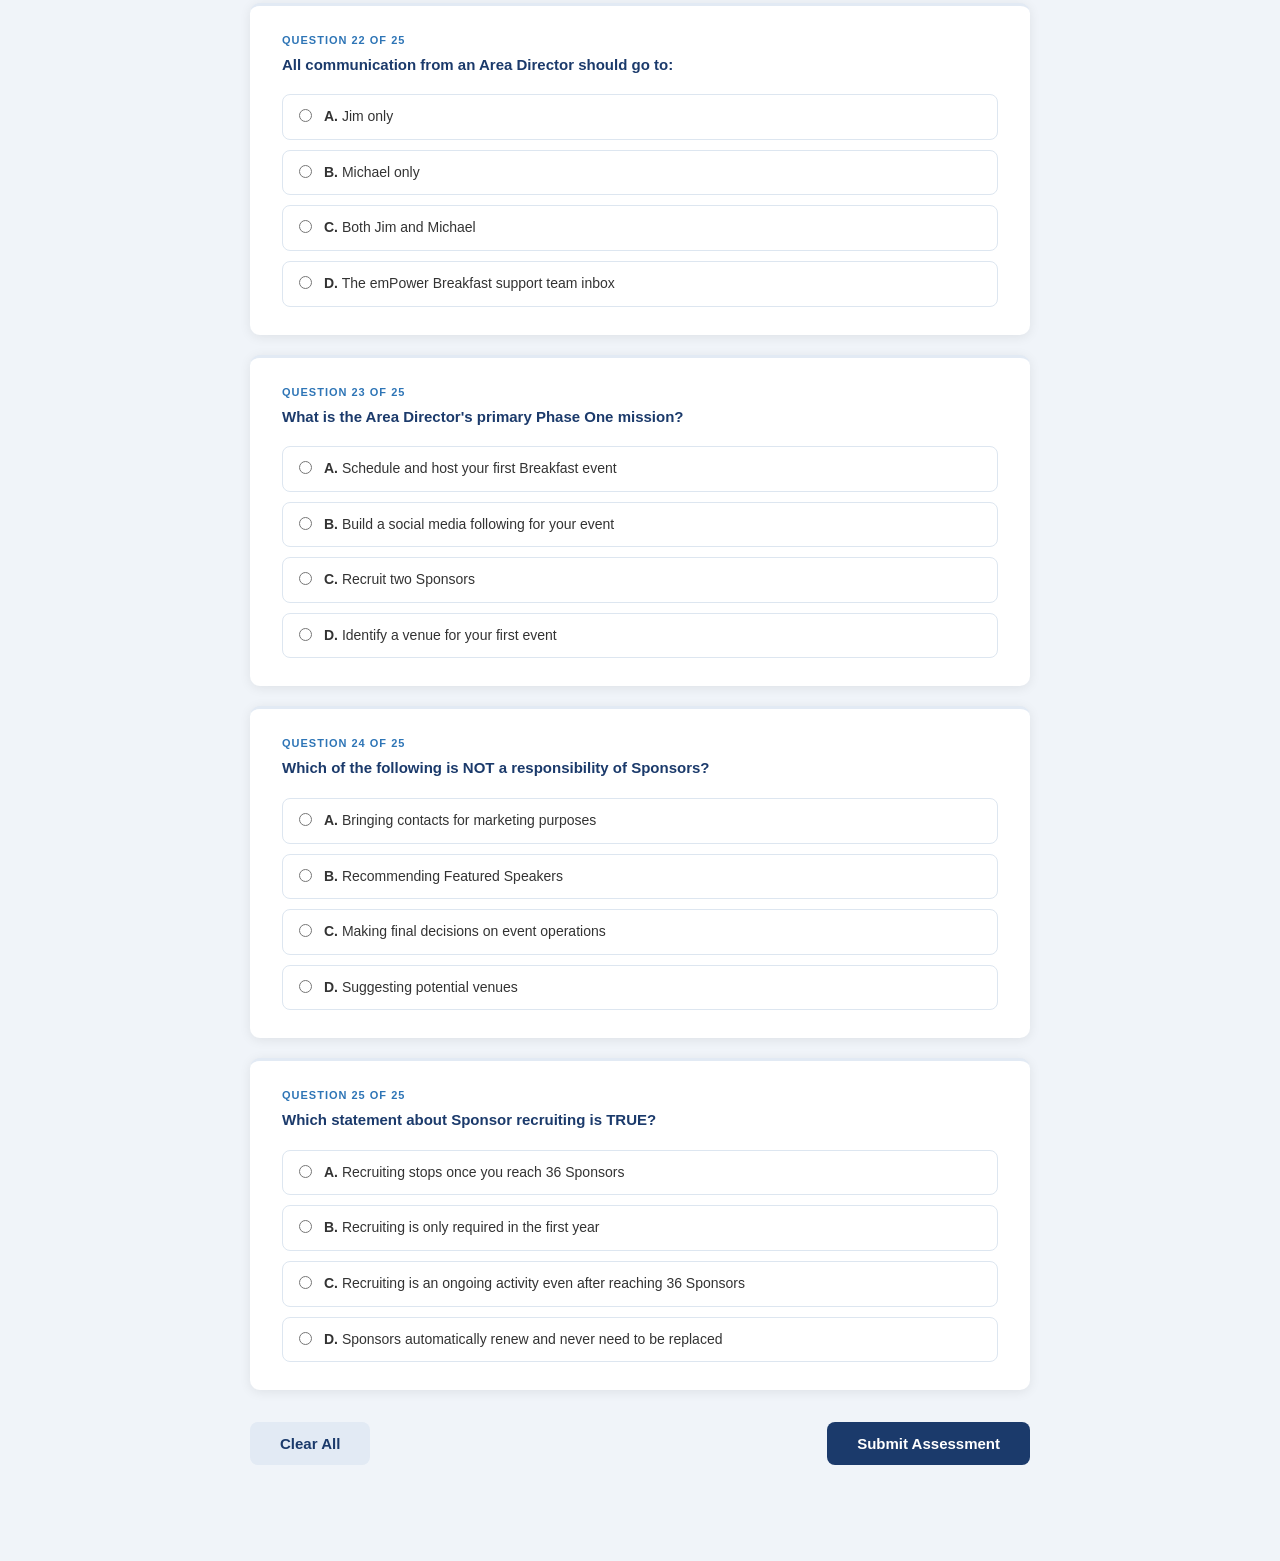
==== commit 3ea83c85: "Add files via upload" ====
--- a/assessment.html
+++ b/assessment.html
@@ -22,6 +22,10 @@
     display: flex; align-items: center; justify-content: center;
     font-size: 22px; font-weight: 900; color: white; flex-shrink: 0;
   }
+  .logo-img {
+    height: 48px; width: auto; background: #fff; border-radius: 8px;
+    padding: 6px 10px; flex-shrink: 0;
+  }
   header h1 { font-size: 22px; font-weight: 700; }
   header p { font-size: 13px; opacity: 0.8; margin-top: 3px; }
 
@@ -137,7 +141,7 @@
 <body>
 
 <header>
-  <div class="logo-circle">eB</div>
+  <img src="images/logo.png" alt="emPower Breakfast" class="logo-img">
   <div>
     <h1>emPower Breakfast — Phase One Assessment</h1>
     <p>Area Director Training Evaluation &nbsp;|&nbsp; 25 Questions</p>
